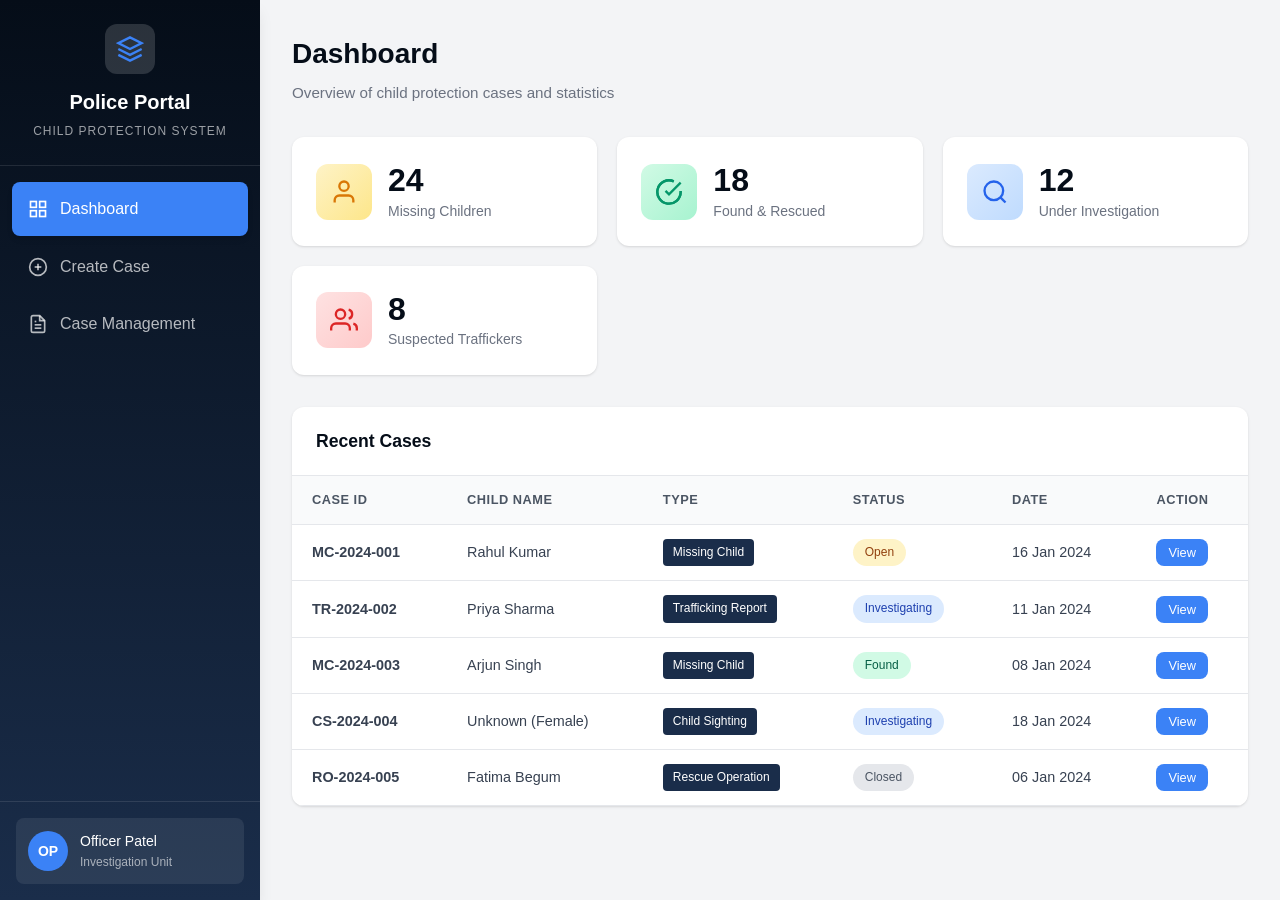
==== index.html @ d1392ced "Add files via upload" ====
<!doctype html>
<html lang="en">
  <head>
    <meta charset="UTF-8" />
    <meta name="viewport" content="width=device-width, initial-scale=1.0" />
    <title>Police Portal - Child Protection System</title>

    <link rel="stylesheet" href="style.css">
  </head>
  <body>
    <div id="app">
      <!-- Sidebar Navigation -->
      <nav class="sidebar">
        <div class="sidebar-header">
          <div class="logo">
            <svg viewBox="0 0 24 24" fill="none" stroke="currentColor" stroke-width="2">
              <path d="M12 2L2 7l10 5 10-5-10-5z"/>
              <path d="M2 17l10 5 10-5"/>
              <path d="M2 12l10 5 10-5"/>
            </svg>
          </div>
          <h2>Police Portal</h2>
          <p>Child Protection System</p>
        </div>
        <ul class="nav-menu">
          <li class="nav-item active" data-page="dashboard">
            <svg viewBox="0 0 24 24" fill="none" stroke="currentColor" stroke-width="2">
              <rect x="3" y="3" width="7" height="7"/>
              <rect x="14" y="3" width="7" height="7"/>
              <rect x="14" y="14" width="7" height="7"/>
              <rect x="3" y="14" width="7" height="7"/>
            </svg>
            <span>Dashboard</span>
          </li>
          <li class="nav-item" data-page="create-case">
            <svg viewBox="0 0 24 24" fill="none" stroke="currentColor" stroke-width="2">
              <circle cx="12" cy="12" r="10"/>
              <line x1="12" y1="8" x2="12" y2="16"/>
              <line x1="8" y1="12" x2="16" y2="12"/>
            </svg>
            <span>Create Case</span>
          </li>
          <li class="nav-item" data-page="case-management">
            <svg viewBox="0 0 24 24" fill="none" stroke="currentColor" stroke-width="2">
              <path d="M14 2H6a2 2 0 0 0-2 2v16a2 2 0 0 0 2 2h12a2 2 0 0 0 2-2V8z"/>
              <polyline points="14 2 14 8 20 8"/>
              <line x1="16" y1="13" x2="8" y2="13"/>
              <line x1="16" y1="17" x2="8" y2="17"/>
              <polyline points="10 9 9 9 8 9"/>
            </svg>
            <span>Case Management</span>
          </li>
        </ul>
        <div class="sidebar-footer">
          <div class="user-info">
            <div class="user-avatar">OP</div>
            <div class="user-details">
              <span class="user-name">Officer Patel</span>
              <span class="user-role">Investigation Unit</span>
            </div>
          </div>
        </div>
      </nav>

      <!-- Main Content -->
      <main class="main-content">
        <!-- Dashboard Page -->
        <div id="dashboard" class="page active">
          <header class="page-header">
            <h1>Dashboard</h1>
            <p class="page-subtitle">Overview of child protection cases and statistics</p>
          </header>
          <div class="stats-grid">
            <div class="stat-card">
              <div class="stat-icon missing">
                <svg viewBox="0 0 24 24" fill="none" stroke="currentColor" stroke-width="2">
                  <path d="M20 21v-2a4 4 0 0 0-4-4H8a4 4 0 0 0-4 4v2"/>
                  <circle cx="12" cy="7" r="4"/>
                </svg>
              </div>
              <div class="stat-info">
                <span class="stat-number">24</span>
                <span class="stat-label">Missing Children</span>
              </div>
            </div>
            <div class="stat-card">
              <div class="stat-icon found">
                <svg viewBox="0 0 24 24" fill="none" stroke="currentColor" stroke-width="2">
                  <path d="M22 11.08V12a10 10 0 1 1-5.93-9.14"/>
                  <path d="M22 11.08V12a10 10 0 1 1-5.93-9.14"/>
                  <polyline points="22 4 12 14.01 9 11.01"/>
                </svg>
              </div>
              <div class="stat-info">
                <span class="stat-number">18</span>
                <span class="stat-label">Found & Rescued</span>
              </div>
            </div>
            <div class="stat-card">
              <div class="stat-icon investigation">
                <svg viewBox="0 0 24 24" fill="none" stroke="currentColor" stroke-width="2">
                  <circle cx="11" cy="11" r="8"/>
                  <line x1="21" y1="21" x2="16.65" y2="16.65"/>
                </svg>
              </div>
              <div class="stat-info">
                <span class="stat-number">12</span>
                <span class="stat-label">Under Investigation</span>
              </div>
            </div>
            <div class="stat-card">
              <div class="stat-icon traffickers">
                <svg viewBox="0 0 24 24" fill="none" stroke="currentColor" stroke-width="2">
                  <path d="M17 21v-2a4 4 0 0 0-4-4H5a4 4 0 0 0-4 4v2"/>
                  <circle cx="9" cy="7" r="4"/>
                  <path d="M23 21v-2a4 4 0 0 0-3-3.87"/>
                  <path d="M16 3.13a4 4 0 0 1 0 7.75"/>
                </svg>
              </div>
              <div class="stat-info">
                <span class="stat-number">8</span>
                <span class="stat-label">Suspected Traffickers</span>
              </div>
            </div>
          </div>
          <div class="dashboard-content">
            <div class="recent-cases">
              <h2>Recent Cases</h2>
              <div class="table-container">
                <table class="data-table">
                  <thead>
                    <tr>
                      <th>Case ID</th>
                      <th>Child Name</th>
                      <th>Type</th>
                      <th>Status</th>
                      <th>Date</th>
                      <th>Action</th>
                    </tr>
                  </thead>
                  <tbody id="recent-cases-body">
                  </tbody>
                </table>
              </div>
            </div>
          </div>
        </div>

        <!-- Create Case Page -->
        <div id="create-case" class="page">
          <header class="page-header">
            <h1>Create New Case</h1>
            <p class="page-subtitle">Register a new missing child or trafficking report</p>
          </header>
          <div class="form-container">
            <form id="create-case-form">
              <div class="form-section">
                <h3>Case Information</h3>
                <div class="form-row">
                  <div class="form-group">
                    <label for="case-type">Case Type</label>
                    <select id="case-type" required>
                      <option value="">Select case type</option>
                      <option value="missing">Missing Child</option>
                      <option value="trafficking">Trafficking Report</option>
                      <option value="sighting">Child Sighting</option>
                      <option value="rescue">Rescue Operation</option>
                    </select>
                  </div>
                  <div class="form-group">
                    <label for="priority">Priority Level</label>
                    <select id="priority" required>
                      <option value="">Select priority</option>
                      <option value="critical">Critical</option>
                      <option value="high">High</option>
                      <option value="medium">Medium</option>
                      <option value="low">Low</option>
                    </select>
                  </div>
                </div>
                <div class="form-group">
                  <label for="report-source">Report Source</label>
                  <select id="report-source" required>
                    <option value="">Select source</option>
                    <option value="citizen">Citizen Report</option>
                    <option value="police">Police Investigation</option>
                    <option value="ngo">NGO Referral</option>
                    <option value="border">Border Security</option>
                  </select>
                </div>
              </div>

              <div class="form-section">
                <h3>Child Information</h3>
                <div class="form-row">
                  <div class="form-group">
                    <label for="child-name">Child Name</label>
                    <input type="text" id="child-name" placeholder="Enter child's full name" required>
                  </div>
                  <div class="form-group">
                    <label for="child-age">Age (Years)</label>
                    <input type="number" id="child-age" placeholder="Age" min="0" max="18" required>
                  </div>
                </div>
                <div class="form-row">
                  <div class="form-group">
                    <label for="child-gender">Gender</label>
                    <select id="child-gender" required>
                      <option value="">Select gender</option>
                      <option value="male">Male</option>
                      <option value="female">Female</option>
                      <option value="other">Other</option>
                    </select>
                  </div>
                  <div class="form-group">
                    <label for="last-seen-date">Last Seen Date</label>
                    <input type="date" id="last-seen-date" required>
                  </div>
                </div>
                <div class="form-group">
                  <label for="last-seen-location">Last Seen Location</label>
                  <input type="text" id="last-seen-location" placeholder="Enter location details" required>
                </div>
                <div class="form-row">
                  <div class="form-group">
                    <label for="height">Height (cm)</label>
                    <input type="number" id="height" placeholder="Height in cm" min="50" max="200">
                  </div>
                  <div class="form-group">
                    <label for="weight">Weight (kg)</label>
                    <input type="number" id="weight" placeholder="Weight in kg" min="10" max="100">
                  </div>
                </div>
                <div class="form-group">
                  <label for="physical-description">Physical Description</label>
                  <textarea id="physical-description" rows="3" placeholder="Describe appearance, clothing, distinguishing marks..."></textarea>
                </div>
              </div>

              <div class="form-section">
                <h3>Parent/Guardian Information</h3>
                <div class="form-row">
                  <div class="form-group">
                    <label for="guardian-name">Guardian Name</label>
                    <input type="text" id="guardian-name" placeholder="Enter guardian's name" required>
                  </div>
                  <div class="form-group">
                    <label for="guardian-phone">Contact Number</label>
                    <input type="tel" id="guardian-phone" placeholder="Phone number" required>
                  </div>
                </div>
                <div class="form-group">
                  <label for="guardian-address">Guardian Address</label>
                  <textarea id="guardian-address" rows="2" placeholder="Enter full address" required></textarea>
                </div>
              </div>

              <div class="form-section">
                <h3>Suspect Information (if applicable)</h3>
                <div class="form-row">
                  <div class="form-group">
                    <label for="suspect-name">Suspect Name</label>
                    <input type="text" id="suspect-name" placeholder="Enter suspect name (if known)">
                  </div>
                  <div class="form-group">
                    <label for="suspect-vehicle">Vehicle Information</label>
                    <input type="text" id="suspect-vehicle" placeholder="Vehicle number/description">
                  </div>
                </div>
                <div class="form-group">
                  <label for="suspect-description">Suspect Description</label>
                  <textarea id="suspect-description" rows="3" placeholder="Describe the suspect..."></textarea>
                </div>
              </div>

              <div class="form-section">
                <h3>Additional Details</h3>
                <div class="form-group">
                  <label for="case-notes">Case Notes</label>
                  <textarea id="case-notes" rows="4" placeholder="Enter any additional information, circumstances, or observations..."></textarea>
                </div>
              </div>

              <div class="form-actions">
                <button type="button" class="btn btn-secondary" id="clear-form-btn">Clear Form</button>
                <button type="submit" class="btn btn-primary">Create Case</button>
              </div>
            </form>
          </div>
        </div>

        <!-- Case Management Page -->
        <div id="case-management" class="page">
          <header class="page-header">
            <h1>Case Management</h1>
            <p class="page-subtitle">View, search, and manage all registered cases</p>
          </header>
          <div class="filters-bar">
            <div class="search-box">
              <svg viewBox="0 0 24 24" fill="none" stroke="currentColor" stroke-width="2">
                <circle cx="11" cy="11" r="8"/>
                <line x1="21" y1="21" x2="16.65" y2="16.65"/>
              </svg>
              <input type="text" id="search-cases" placeholder="Search by case ID, name, or location...">
            </div>
            <div class="filter-group">
              <select id="filter-type">
                <option value="">All Types</option>
                <option value="missing">Missing Child</option>
                <option value="trafficking">Trafficking Report</option>
                <option value="sighting">Child Sighting</option>
                <option value="rescue">Rescue Operation</option>
              </select>
              <select id="filter-status">
                <option value="">All Status</option>
                <option value="open">Open</option>
                <option value="investigating">Investigating</option>
                <option value="found">Found</option>
                <option value="closed">Closed</option>
              </select>
              <select id="filter-priority">
                <option value="">All Priority</option>
                <option value="critical">Critical</option>
                <option value="high">High</option>
                <option value="medium">Medium</option>
                <option value="low">Low</option>
              </select>
            </div>
          </div>
          <div class="cases-table-container">
            <table class="data-table full-table">
              <thead>
                <tr>
                  <th>Case ID</th>
                  <th>Child Name</th>
                  <th>Type</th>
                  <th>Status</th>
                  <th>Priority</th>
                  <th>Location</th>
                  <th>Date Reported</th>
                  <th>Actions</th>
                </tr>
              </thead>
              <tbody id="cases-table-body">
              </tbody>
            </table>
          </div>
        </div>

        <!-- Case Detail Modal -->
        <div id="case-modal" class="modal">
          <div class="modal-content">
            <div class="modal-header">
              <h2>Case Details</h2>
              <button class="modal-close" id="close-modal">&times;</button>
            </div>
            <div class="modal-body" id="modal-body">
            </div>
            <div class="modal-footer">
              <button class="btn btn-secondary" id="modal-close-btn">Close</button>
              <select id="status-update">
                <option value="open">Open</option>
                <option value="investigating">Investigating</option>
                <option value="found">Found</option>
                <option value="closed">Closed</option>
              </select>
              <button class="btn btn-primary" id="update-status-btn">Update Status</button>
            </div>
          </div>
        </div>

        <!-- Toast Notification -->
        <div id="toast" class="toast"></div>
      </main>
    </div>
    <script src="main.js"></script>
  </body>
</html>
---- style.css ----
/* CSS Variables - White and Dark Blue Theme */
:root {
  --primary-color: #050d18;
  --primary-dark: #050d18;
  --primary-light: #1a2d4a;

  --accent-color: #3b82f6;
  --accent-hover: #2563eb;
  --white: #ffffff;
  --gray-50: #f9fafb;
  --gray-100: #f3f4f6;
  --gray-200: #e5e7eb;
  --gray-300: #d1d5db;
  --gray-400: #9ca3af;
  --gray-500: #6b7280;
  --gray-600: #4b5563;
  --gray-700: #374151;
  --gray-800: #1f2937;
  --success: #10b981;
  --warning: #f59e0b;
  --error: #ef4444;
  --critical: #dc2626;
  --sidebar-width: 260px;
  --header-height: 80px;
  --shadow-sm: 0 1px 2px 0 rgb(0 0 0 / 0.05);
  --shadow: 0 1px 3px 0 rgb(0 0 0 / 0.1),
            0 1px 2px -1px rgb(0 0 0 / 0.1);
  --shadow-md: 0 4px 6px -1px rgb(0 0 0 / 0.1),
               0 2px 4px -2px rgb(0 0 0 / 0.1);
  --shadow-lg: 0 10px 15px -3px rgb(0 0 0 / 0.1),
               0 4px 6px -4px rgb(0 0 0 / 0.1);
  --radius-sm: 4px;
  --radius: 8px;
  --radius-lg: 12px;
  --transition: all 0.2s ease;
}

/* Reset and Base Styles */
*, *::before, *::after {
  box-sizing: border-box;
  margin: 0;
  padding: 0;
}

body {
  font-family: 'Inter', -apple-system, BlinkMacSystemFont, 'Segoe UI', Roboto, Oxygen, Ubuntu, sans-serif;
  background-color: var(--gray-100);
  color: var(--gray-800);
  line-height: 1.6;
  min-height: 100vh;
}

#app {
  display: flex;
  min-height: 100vh;
}

/* Sidebar Styles */
.sidebar {
  width: var(--sidebar-width);
  background: linear-gradient(180deg, var(--primary-color) 0%, var(--primary-light) 100%);
  color: var(--white);
  display: flex;
  flex-direction: column;
  position: fixed;
  top: 0;
  left: 0;
  height: 100vh;
  z-index: 100;
  box-shadow: var(--shadow-lg);
}

.sidebar-header {
  padding: 24px 20px;
  border-bottom: 1px solid rgba(255, 255, 255, 0.1);
  text-align: center;
}

.sidebar-header .logo {
  width: 50px;
  height: 50px;
  background: rgba(255, 255, 255, 0.15);
  border-radius: var(--radius-lg);
  display: flex;
  align-items: center;
  justify-content: center;
  margin: 0 auto 12px;
}

.sidebar-header .logo svg {
  width: 28px;
  height: 28px;
  stroke: var(--accent-color);
}

.sidebar-header h2 {
  font-size: 1.25rem;
  font-weight: 600;
  margin-bottom: 4px;
}

.sidebar-header p {
  font-size: 0.75rem;
  color: rgba(255, 255, 255, 0.6);
  text-transform: uppercase;
  letter-spacing: 1px;
}

.nav-menu {
  list-style: none;
  padding: 16px 12px;
  flex: 1;
}

.nav-item {
  display: flex;
  align-items: center;
  gap: 12px;
  padding: 14px 16px;
  margin-bottom: 4px;
  border-radius: var(--radius);
  cursor: pointer;
  transition: var(--transition);
  color: rgba(255, 255, 255, 0.7);
}

.nav-item svg {
  width: 20px;
  height: 20px;
  stroke: currentColor;
  flex-shrink: 0;
}

.nav-item:hover {
  background: rgba(255, 255, 255, 0.1);
  color: var(--white);
}

.nav-item.active {
  background: var(--accent-color);
  color: var(--white);
  box-shadow: var(--shadow-md);
}

.sidebar-footer {
  padding: 16px;
  border-top: 1px solid rgba(255, 255, 255, 0.1);
}

.user-info {
  display: flex;
  align-items: center;
  gap: 12px;
  padding: 12px;
  background: rgba(255, 255, 255, 0.08);
  border-radius: var(--radius);
}

.user-avatar {
  width: 40px;
  height: 40px;
  background: var(--accent-color);
  border-radius: 50%;
  display: flex;
  align-items: center;
  justify-content: center;
  font-weight: 600;
  font-size: 0.875rem;
}

.user-details {
  display: flex;
  flex-direction: column;
}

.user-name {
  font-weight: 500;
  font-size: 0.875rem;
}

.user-role {
  font-size: 0.75rem;
  color: rgba(255, 255, 255, 0.6);
}

/* Main Content */
.main-content {
  flex: 1;
  margin-left: var(--sidebar-width);
  padding: 32px;
  min-height: 100vh;
}

.page {
  display: none;
}

.page.active {
  display: block;
  animation: fadeIn 0.3s ease;
}

@keyframes fadeIn {
  from { opacity: 0; transform: translateY(10px); }
  to { opacity: 1; transform: translateY(0); }
}

/* Page Header */
.page-header {
  margin-bottom: 32px;
}

.page-header h1 {
  font-size: 1.75rem;
  font-weight: 700;
  color: var(--primary-color);
  margin-bottom: 4px;
}

.page-subtitle {
  color: var(--gray-500);
  font-size: 0.95rem;
}

/* Stats Grid */
.stats-grid {
  display: grid;
  grid-template-columns: repeat(auto-fit, minmax(240px, 1fr));
  gap: 20px;
  margin-bottom: 32px;
}

.stat-card {
  background: var(--white);
  border-radius: var(--radius-lg);
  padding: 24px;
  display: flex;
  align-items: center;
  gap: 16px;
  box-shadow: var(--shadow);
  transition: var(--transition);
}

.stat-card:hover {
  transform: translateY(-2px);
  box-shadow: var(--shadow-md);
}

.stat-icon {
  width: 56px;
  height: 56px;
  border-radius: var(--radius-lg);
  display: flex;
  align-items: center;
  justify-content: center;
  flex-shrink: 0;
}

.stat-icon svg {
  width: 28px;
  height: 28px;
}

.stat-icon.missing {
  background: linear-gradient(135deg, #fef3c7 0%, #fde68a 100%);
}

.stat-icon.missing svg {
  stroke: #d97706;
}

.stat-icon.found {
  background: linear-gradient(135deg, #d1fae5 0%, #a7f3d0 100%);
}

.stat-icon.found svg {
  stroke: #059669;
}

.stat-icon.investigation {
  background: linear-gradient(135deg, #dbeafe 0%, #bfdbfe 100%);
}

.stat-icon.investigation svg {
  stroke: #2563eb;
}

.stat-icon.traffickers {
  background: linear-gradient(135deg, #fee2e2 0%, #fecaca 100%);
}

.stat-icon.traffickers svg {
  stroke: #dc2626;
}

.stat-info {
  display: flex;
  flex-direction: column;
}

.stat-number {
  font-size: 2rem;
  font-weight: 700;
  color: var(--primary-color);
  line-height: 1.2;
}

.stat-label {
  font-size: 0.875rem;
  color: var(--gray-500);
}

/* Dashboard Content */
.dashboard-content {
  background: var(--white);
  border-radius: var(--radius-lg);
  box-shadow: var(--shadow);
  overflow: hidden;
}

.recent-cases h2 {
  padding: 20px 24px;
  font-size: 1.1rem;
  font-weight: 600;
  border-bottom: 1px solid var(--gray-200);
  color: var(--primary-color);
}

.table-container {
  overflow-x: auto;
}

/* Data Table */
.data-table {
  width: 100%;
  border-collapse: collapse;
}

.data-table th,
.data-table td {
  padding: 14px 20px;
  text-align: left;
  border-bottom: 1px solid var(--gray-200);
}

.data-table th {
  background: var(--gray-50);
  font-weight: 600;
  font-size: 0.8rem;
  text-transform: uppercase;
  letter-spacing: 0.5px;
  color: var(--gray-600);
}

.data-table tbody tr {
  transition: var(--transition);
}

.data-table tbody tr:hover {
  background: var(--gray-50);
}

.data-table td {
  font-size: 0.9rem;
  color: var(--gray-700);
}

/* Status Badges */
.status-badge {
  display: inline-flex;
  align-items: center;
  padding: 4px 12px;
  border-radius: 20px;
  font-size: 0.75rem;
  font-weight: 500;
}

.status-badge.open {
  background: #fef3c7;
  color: #92400e;
}

.status-badge.investigating {
  background: #dbeafe;
  color: #1e40af;
}

.status-badge.found {
  background: #d1fae5;
  color: #065f46;
}

.status-badge.closed {
  background: var(--gray-200);
  color: var(--gray-600);
}

/* Priority Badges */
.priority-badge {
  display: inline-flex;
  align-items: center;
  padding: 4px 10px;
  border-radius: var(--radius-sm);
  font-size: 0.7rem;
  font-weight: 600;
  text-transform: uppercase;
  letter-spacing: 0.5px;
}

.priority-badge.critical {
  background: #fee2e2;
  color: #991b1b;
}

.priority-badge.high {
  background: #ffedd5;
  color: #9a3412;
}

.priority-badge.medium {
  background: #fef3c7;
  color: #92400e;
}

.priority-badge.low {
  background: var(--gray-200);
  color: var(--gray-600);
}

/* Type Badges */
.type-badge {
  display: inline-flex;
  align-items: center;
  padding: 4px 10px;
  border-radius: var(--radius-sm);
  font-size: 0.75rem;
  font-weight: 500;
  background: var(--primary-light);
  color: var(--white);
}

/* Buttons */
.btn {
  display: inline-flex;
  align-items: center;
  justify-content: center;
  gap: 8px;
  padding: 10px 20px;
  border: none;
  border-radius: var(--radius);
  font-size: 0.9rem;
  font-weight: 500;
  cursor: pointer;
  transition: var(--transition);
}

.btn-primary {
  background: var(--accent-color);
  color: var(--white);
}

.btn-primary:hover {
  background: var(--accent-hover);
  box-shadow: var(--shadow-md);
}

.btn-secondary {
  background: var(--gray-200);
  color: var(--gray-700);
}

.btn-secondary:hover {
  background: var(--gray-300);
}

.btn-small {
  padding: 6px 12px;
  font-size: 0.8rem;
}

.btn-icon {
  padding: 8px;
  border-radius: var(--radius);
  background: transparent;
  border: none;
  cursor: pointer;
  transition: var(--transition);
}

.btn-icon:hover {
  background: var(--gray-200);
}

.btn-icon svg {
  width: 18px;
  height: 18px;
  stroke: var(--gray-600);
}

/* Form Container */
.form-container {
  background: var(--white);
  border-radius: var(--radius-lg);
  box-shadow: var(--shadow);
  padding: 32px;
  max-width: 900px;
}

.form-section {
  margin-bottom: 32px;
  padding-bottom: 24px;
  border-bottom: 1px solid var(--gray-200);
}

.form-section:last-child {
  margin-bottom: 0;
  padding-bottom: 0;
  border-bottom: none;
}

.form-section h3 {
  font-size: 1rem;
  font-weight: 600;
  color: var(--primary-color);
  margin-bottom: 20px;
}

.form-row {
  display: grid;
  grid-template-columns: repeat(2, 1fr);
  gap: 20px;
}

.form-group {
  margin-bottom: 16px;
}

.form-group:last-child {
  margin-bottom: 0;
}

.form-group label {
  display: block;
  font-size: 0.85rem;
  font-weight: 500;
  color: var(--gray-700);
  margin-bottom: 6px;
}

.form-group input,
.form-group select,
.form-group textarea {
  width: 100%;
  padding: 10px 14px;
  border: 1px solid var(--gray-300);
  border-radius: var(--radius);
  font-size: 0.9rem;
  color: var(--gray-800);
  background: var(--white);
  transition: var(--transition);
}

.form-group input:focus,
.form-group select:focus,
.form-group textarea:focus {
  outline: none;
  border-color: var(--accent-color);
  box-shadow: 0 0 0 3px rgba(59, 130, 246, 0.15);
}

.form-group input::placeholder,
.form-group textarea::placeholder {
  color: var(--gray-400);
}

.form-group textarea {
  resize: vertical;
  min-height: 80px;
}

.form-actions {
  display: flex;
  justify-content: flex-end;
  gap: 12px;
  margin-top: 24px;
  padding-top: 24px;
  border-top: 1px solid var(--gray-200);
}

/* Filters Bar */
.filters-bar {
  display: flex;
  justify-content: space-between;
  align-items: center;
  gap: 20px;
  margin-bottom: 24px;
  flex-wrap: wrap;
}

.search-box {
  position: relative;
  flex: 1;
  min-width: 280px;
  max-width: 400px;
}

.search-box svg {
  position: absolute;
  left: 14px;
  top: 50%;
  transform: translateY(-50%);
  width: 18px;
  height: 18px;
  stroke: var(--gray-400);
}

.search-box input {
  width: 100%;
  padding: 12px 14px 12px 44px;
  border: 1px solid var(--gray-300);
  border-radius: var(--radius);
  font-size: 0.9rem;
  background: var(--white);
  transition: var(--transition);
}

.search-box input:focus {
  outline: none;
  border-color: var(--accent-color);
  box-shadow: 0 0 0 3px rgba(59, 130, 246, 0.15);
}

.filter-group {
  display: flex;
  gap: 12px;
}

.filter-group select {
  padding: 10px 14px;
  border: 1px solid var(--gray-300);
  border-radius: var(--radius);
  font-size: 0.85rem;
  background: var(--white);
  cursor: pointer;
  min-width: 120px;
}

.filter-group select:focus {
  outline: none;
  border-color: var(--accent-color);
}

/* Cases Table Container */
.cases-table-container {
  background: var(--white);
  border-radius: var(--radius-lg);
  box-shadow: var(--shadow);
  overflow: hidden;
}

.full-table {
  min-width: 800px;
}

/* Modal */
.modal {
  display: none;
  position: fixed;
  top: 0;
  left: 0;
  width: 100%;
  height: 100%;
  background: rgba(10, 22, 40, 0.6);
  z-index: 1000;
  align-items: center;
  justify-content: center;
  padding: 20px;
}

.modal.active {
  display: flex;
  animation: fadeIn 0.2s ease;
}

.modal-content {
  background: var(--white);
  border-radius: var(--radius-lg);
  width: 100%;
  max-width: 700px;
  max-height: 90vh;
  overflow: hidden;
  display: flex;
  flex-direction: column;
  box-shadow: var(--shadow-lg);
}

.modal-header {
  display: flex;
  justify-content: space-between;
  align-items: center;
  padding: 20px 24px;
  border-bottom: 1px solid var(--gray-200);
  background: var(--primary-color);
  color: var(--white);
}

.modal-header h2 {
  font-size: 1.1rem;
  font-weight: 600;
}

.modal-close {
  width: 32px;
  height: 32px;
  border: none;
  background: rgba(255, 255, 255, 0.1);
  color: var(--white);
  font-size: 1.5rem;
  border-radius: var(--radius);
  cursor: pointer;
  display: flex;
  align-items: center;
  justify-content: center;
  transition: var(--transition);
}

.modal-close:hover {
  background: rgba(255, 255, 255, 0.2);
}

.modal-body {
  padding: 24px;
  overflow-y: auto;
  flex: 1;
}

.detail-section {
  margin-bottom: 24px;
}

.detail-section:last-child {
  margin-bottom: 0;
}

.detail-section h4 {
  font-size: 0.85rem;
  font-weight: 600;
  color: var(--primary-color);
  text-transform: uppercase;
  letter-spacing: 0.5px;
  margin-bottom: 12px;
  padding-bottom: 8px;
  border-bottom: 2px solid var(--accent-color);
}

.detail-grid {
  display: grid;
  grid-template-columns: repeat(2, 1fr);
  gap: 12px;
}

.detail-item {
  display: flex;
  flex-direction: column;
}

.detail-item span:first-child {
  font-size: 0.75rem;
  color: var(--gray-500);
  margin-bottom: 2px;
}

.detail-item span:last-child {
  font-size: 0.9rem;
  color: var(--gray-800);
}

.modal-footer {
  display: flex;
  justify-content: flex-end;
  align-items: center;
  gap: 12px;
  padding: 16px 24px;
  border-top: 1px solid var(--gray-200);
  background: var(--gray-50);
}

.modal-footer select {
  padding: 8px 12px;
  border: 1px solid var(--gray-300);
  border-radius: var(--radius);
  font-size: 0.85rem;
}

/* Toast Notification */
.toast {
  position: fixed;
  bottom: 24px;
  right: 24px;
  background: var(--primary-color);
  color: var(--white);
  padding: 14px 24px;
  border-radius: var(--radius);
  box-shadow: var(--shadow-lg);
  z-index: 2000;
  display: none;
  animation: slideIn 0.3s ease;
}

.toast.active {
  display: block;
}

.toast.success {
  background: var(--success);
}

.toast.error {
  background: var(--error);
}

@keyframes slideIn {
  from { transform: translateX(100%); opacity: 0; }
  to { transform: translateX(0); opacity: 1; }
}

/* Action Buttons in Table */
.action-btns {
  display: flex;
  gap: 8px;
}

/* Responsive Design */
@media (max-width: 1024px) {
  .sidebar {
    width: 220px;
  }

  .main-content {
    margin-left: 220px;
    padding: 24px;
  }

  .form-row {
    grid-template-columns: 1fr;
  }

  .filters-bar {
    flex-direction: column;
    align-items: stretch;
  }

  .search-box {
    max-width: none;
  }

  .filter-group {
    flex-wrap: wrap;
  }
}

@media (max-width: 768px) {
  .sidebar {
    width: 100%;
    height: auto;
    position: relative;
  }

  .nav-menu {
    display: flex;
    overflow-x: auto;
    padding: 8px;
  }

  .nav-item {
    white-space: nowrap;
    margin-bottom: 0;
    margin-right: 8px;
  }

  .sidebar-footer {
    display: none;
  }

  #app {
    flex-direction: column;
  }

  .main-content {
    margin-left: 0;
    padding: 16px;
  }

  .stats-grid {
    grid-template-columns: repeat(2, 1fr);
    gap: 12px;
  }

  .stat-card {
    padding: 16px;
    flex-direction: column;
    text-align: center;
  }

  .stat-icon {
    width: 48px;
    height: 48px;
  }

  .stat-number {
    font-size: 1.5rem;
  }

  .form-container {
    padding: 20px;
  }

  .detail-grid {
    grid-template-columns: 1fr;
  }
}

@media (max-width: 480px) {
  .stats-grid {
    grid-template-columns: 1fr;
  }

  .data-table th,
  .data-table td {
    padding: 10px 12px;
  }

  .modal-footer {
    flex-wrap: wrap;
  }
}
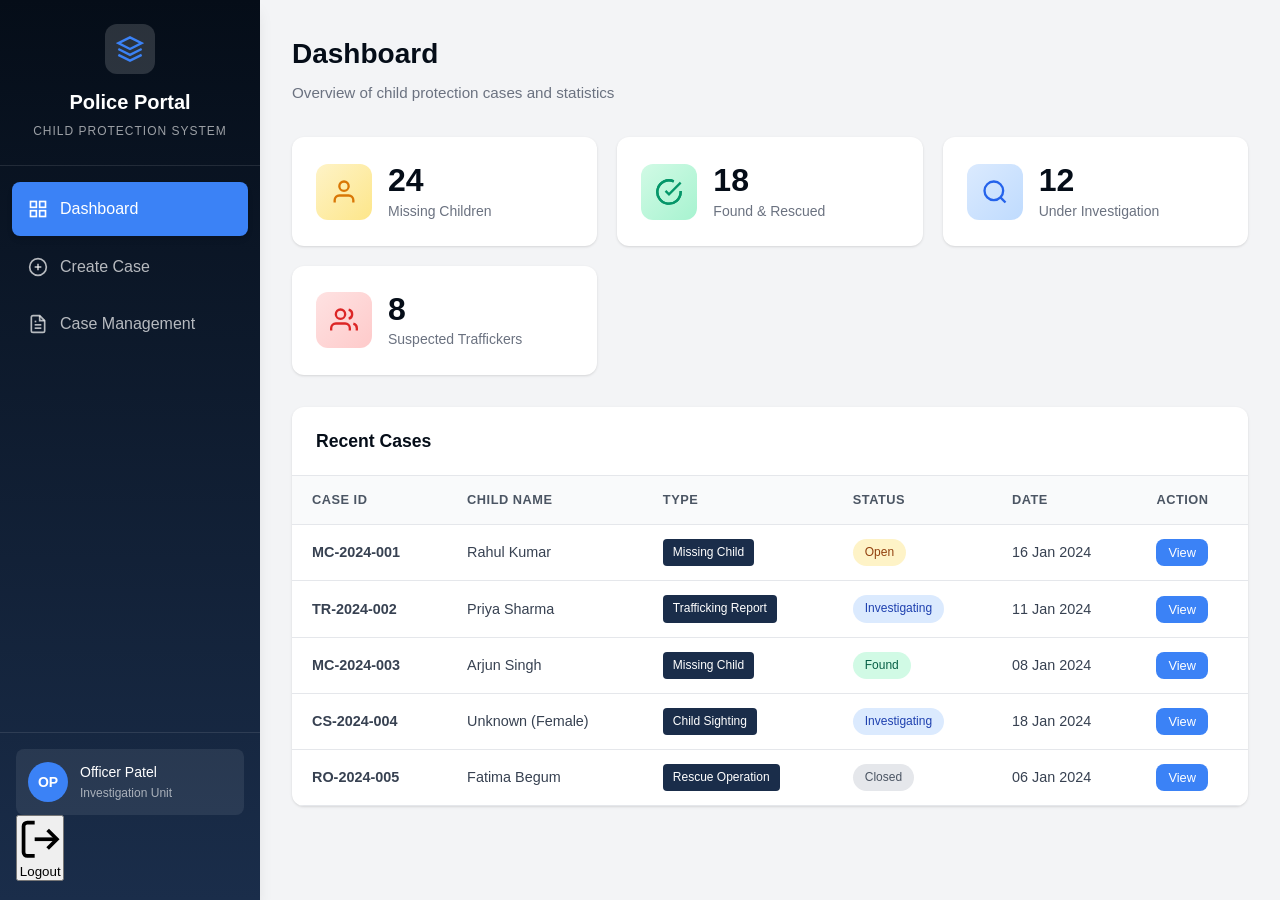
==== commit bc4423a7: "Update index.html" ====
--- a/index.html
+++ b/index.html
@@ -59,6 +59,14 @@
               <span class="user-role">Investigation Unit</span>
             </div>
           </div>
+          <button id="logoutBtn" class="logout-btn" onclick="handleLogout()">
+            <svg viewBox="0 0 24 24" fill="none" stroke="currentColor" stroke-width="2">
+              <path d="M9 21H5a2 2 0 0 1-2-2V5a2 2 0 0 1 2-2h4"/>
+              <polyline points="16 17 21 12 16 7"/>
+              <line x1="21" y1="12" x2="9" y2="12"/>
+            </svg>
+            <span>Logout</span>
+          </button>
         </div>
       </nav>
 
@@ -374,5 +382,13 @@
       </main>
     </div>
     <script src="main.js"></script>
+    <script>
+      function handleLogout() {
+        if(confirm("Are you sure you want to logout?")) {
+          localStorage.removeItem("loggedUser");
+          window.location.href = "login.html";
+        }
+      }
+    </script>
   </body>
 </html>
